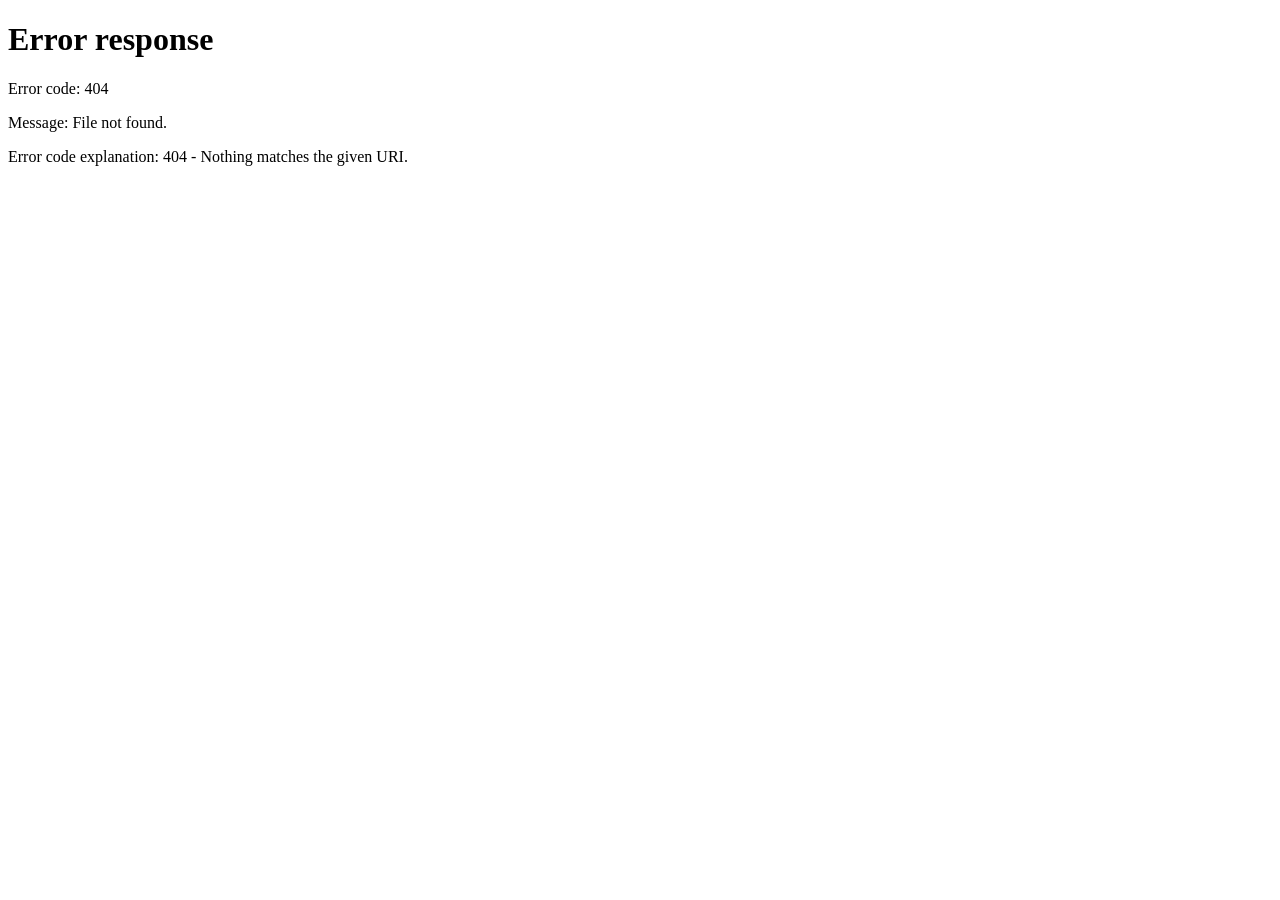
==== index.html @ 2be9ecd9 "Add files via upload" ====
<!doctype html>
<html lang="th">
<head>
  <meta charset="utf-8">
  <meta name="viewport" content="width=device-width, initial-scale=1">
  <meta http-equiv="refresh" content="0; url=./dashboard/">
  <title>Finance Dashboard</title>
</head>
<body>
  <a href="./dashboard/">Open Finance Dashboard</a>
</body>
</html>
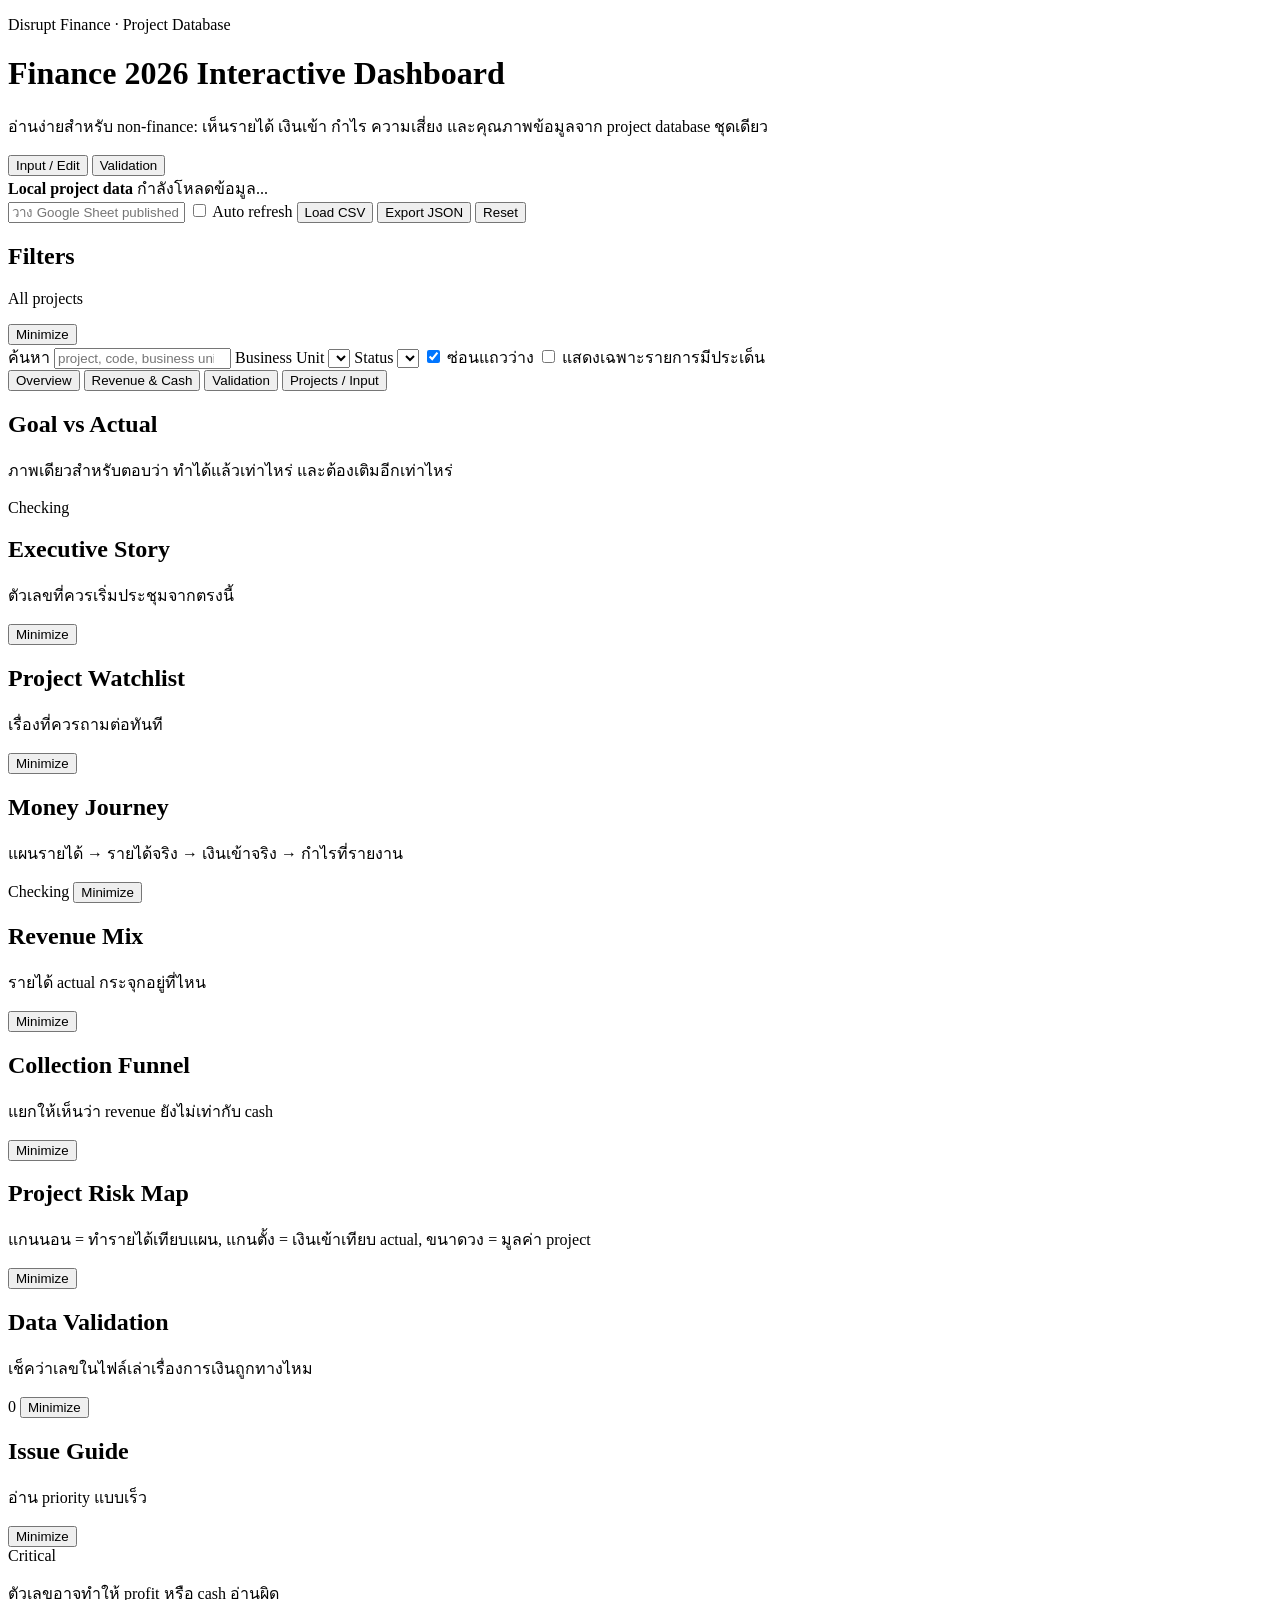
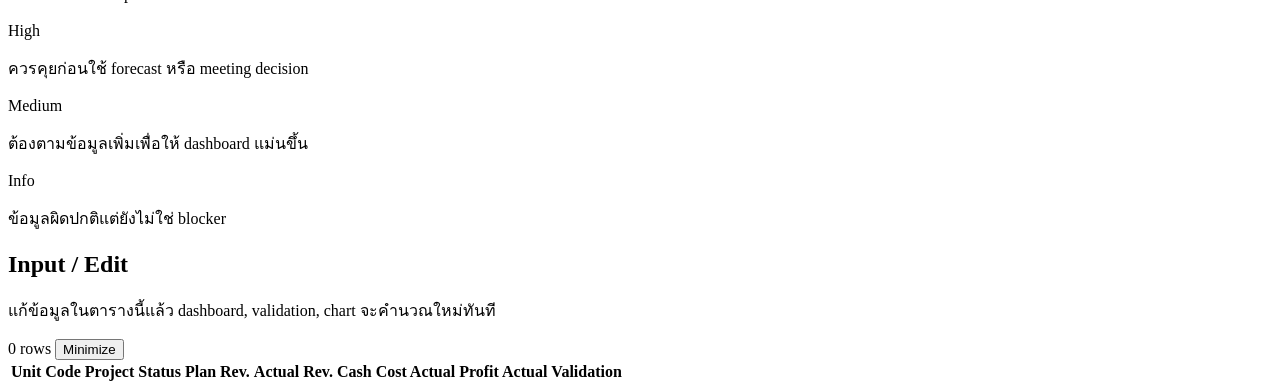
==== commit e2674faf: "Add files via upload" ====
--- a/index.html
+++ b/index.html
@@ -3,10 +3,259 @@
 <head>
   <meta charset="utf-8">
   <meta name="viewport" content="width=device-width, initial-scale=1">
-  <meta http-equiv="refresh" content="0; url=./dashboard/">
-  <title>Finance Dashboard</title>
+  <title>Finance 2026 Interactive Dashboard</title>
+  <link rel="stylesheet" href="./assets/styles.css?v=5">
 </head>
 <body>
-  <a href="./dashboard/">Open Finance Dashboard</a>
+  <main class="shell">
+    <header class="hero">
+      <div>
+        <p class="eyebrow">Disrupt Finance · Project Database</p>
+        <h1>Finance 2026 Interactive Dashboard</h1>
+        <p class="sub">อ่านง่ายสำหรับ non-finance: เห็นรายได้ เงินเข้า กำไร ความเสี่ยง และคุณภาพข้อมูลจาก project database ชุดเดียว</p>
+      </div>
+      <div class="hero-actions">
+        <button class="btn primary" id="jumpInput">Input / Edit</button>
+        <button class="btn" id="jumpValidation">Validation</button>
+      </div>
+    </header>
+
+    <section class="source-panel">
+      <div class="source-copy">
+        <strong id="sourceLabel">Local project data</strong>
+        <span id="lastUpdated">กำลังโหลดข้อมูล...</span>
+      </div>
+      <div class="source-controls">
+        <input id="sheetUrl" type="url" placeholder="วาง Google Sheet published CSV URL เพื่อ sync ข้อมูลจริง">
+        <label class="check">
+          <input id="autoRefresh" type="checkbox">
+          <span>Auto refresh</span>
+        </label>
+        <button class="btn" id="loadSheet">Load CSV</button>
+        <button class="btn" id="exportJson">Export JSON</button>
+        <button class="btn" id="resetData">Reset</button>
+      </div>
+    </section>
+
+    <section class="filter-shell" id="filterShell">
+      <div class="filter-head">
+        <div>
+          <h2>Filters</h2>
+          <p id="filterSummary">All projects</p>
+        </div>
+        <button class="icon-btn" id="toggleFilters" aria-expanded="true" aria-controls="filterBody">Minimize</button>
+      </div>
+      <div class="filters" id="filterBody">
+        <label>
+          <span>ค้นหา</span>
+          <input id="searchBox" type="search" placeholder="project, code, business unit">
+        </label>
+        <label>
+          <span>Business Unit</span>
+          <select id="unitFilter"></select>
+        </label>
+        <label>
+          <span>Status</span>
+          <select id="statusFilter"></select>
+        </label>
+        <label class="check">
+          <input id="hideEmpty" type="checkbox" checked>
+          <span>ซ่อนแถวว่าง</span>
+        </label>
+        <label class="check">
+          <input id="issueOnly" type="checkbox">
+          <span>แสดงเฉพาะรายการมีประเด็น</span>
+        </label>
+      </div>
+      <div class="filter-chips" id="filterChips"></div>
+    </section>
+
+    <nav class="tab-nav" aria-label="Dashboard sections">
+      <button class="tab-btn active" data-tab="overview">Overview</button>
+      <button class="tab-btn" data-tab="revenue">Revenue & Cash</button>
+      <button class="tab-btn" data-tab="validation">Validation</button>
+      <button class="tab-btn" data-tab="projects">Projects / Input</button>
+    </nav>
+
+    <section class="tab-panel active" data-panel="overview">
+      <section class="goal-focus panel">
+        <div class="panel-head">
+          <div>
+            <h2>Goal vs Actual</h2>
+            <p>ภาพเดียวสำหรับตอบว่า ทำได้แล้วเท่าไหร่ และต้องเติมอีกเท่าไหร่</p>
+          </div>
+          <span class="pill bad" id="goalGapBadge">Checking</span>
+        </div>
+        <div id="goalFocus"></div>
+      </section>
+      <section class="health-grid" id="healthGrid"></section>
+      <section class="two-col">
+        <article class="panel">
+          <div class="panel-head">
+            <div>
+              <h2>Executive Story</h2>
+              <p>ตัวเลขที่ควรเริ่มประชุมจากตรงนี้</p>
+            </div>
+            <button class="icon-btn collapse-btn" data-collapse-target="storyBody" aria-expanded="true">Minimize</button>
+          </div>
+          <div class="collapsible-content" id="storyBody">
+            <div id="storyCards" class="story-grid"></div>
+          </div>
+        </article>
+
+        <article class="panel">
+          <div class="panel-head">
+            <div>
+              <h2>Project Watchlist</h2>
+              <p>เรื่องที่ควรถามต่อทันที</p>
+            </div>
+            <button class="icon-btn collapse-btn" data-collapse-target="watchBody" aria-expanded="true">Minimize</button>
+          </div>
+          <div class="collapsible-content" id="watchBody">
+            <div id="watchCards" class="watch-list"></div>
+          </div>
+        </article>
+      </section>
+    </section>
+
+    <section class="tab-panel" data-panel="revenue">
+      <section class="visual-grid">
+        <article class="panel wide">
+          <div class="panel-head">
+            <div>
+              <h2>Money Journey</h2>
+              <p>แผนรายได้ → รายได้จริง → เงินเข้าจริง → กำไรที่รายงาน</p>
+            </div>
+            <div class="panel-actions">
+              <span class="pill" id="profitTrustBadge">Checking</span>
+              <button class="icon-btn collapse-btn" data-collapse-target="moneyBody" aria-expanded="true">Minimize</button>
+            </div>
+          </div>
+          <div class="collapsible-content" id="moneyBody">
+            <div id="waterfallChart" class="chart"></div>
+          </div>
+        </article>
+
+        <article class="panel">
+          <div class="panel-head">
+            <div>
+              <h2>Revenue Mix</h2>
+              <p>รายได้ actual กระจุกอยู่ที่ไหน</p>
+            </div>
+            <button class="icon-btn collapse-btn" data-collapse-target="mixBody" aria-expanded="true">Minimize</button>
+          </div>
+          <div class="collapsible-content" id="mixBody">
+            <div class="donut-wrap">
+              <div class="donut" id="mixDonut"><div id="mixCenter"></div></div>
+              <div id="mixLegend" class="legend-list"></div>
+            </div>
+          </div>
+        </article>
+
+        <article class="panel">
+          <div class="panel-head">
+            <div>
+              <h2>Collection Funnel</h2>
+              <p>แยกให้เห็นว่า revenue ยังไม่เท่ากับ cash</p>
+            </div>
+            <button class="icon-btn collapse-btn" data-collapse-target="funnelBody" aria-expanded="true">Minimize</button>
+          </div>
+          <div class="collapsible-content" id="funnelBody">
+            <div id="funnelChart" class="funnel"></div>
+          </div>
+        </article>
+
+        <article class="panel wide">
+          <div class="panel-head">
+            <div>
+              <h2>Project Risk Map</h2>
+              <p>แกนนอน = ทำรายได้เทียบแผน, แกนตั้ง = เงินเข้าเทียบ actual, ขนาดวง = มูลค่า project</p>
+            </div>
+            <button class="icon-btn collapse-btn" data-collapse-target="bubbleBody" aria-expanded="true">Minimize</button>
+          </div>
+          <div class="collapsible-content" id="bubbleBody">
+            <div id="bubbleChart" class="chart"></div>
+          </div>
+        </article>
+      </section>
+    </section>
+
+    <section class="tab-panel" data-panel="validation" id="validationSection">
+      <section class="two-col">
+        <article class="panel">
+          <div class="panel-head">
+            <div>
+              <h2>Data Validation</h2>
+              <p>เช็คว่าเลขในไฟล์เล่าเรื่องการเงินถูกทางไหม</p>
+            </div>
+            <div class="panel-actions">
+              <span class="score" id="qualityScore">0</span>
+              <button class="icon-btn collapse-btn" data-collapse-target="validationBody" aria-expanded="true">Minimize</button>
+            </div>
+          </div>
+          <div class="collapsible-content" id="validationBody">
+            <div id="validationSummary" class="validation-summary"></div>
+            <div id="validationProjectGroups" class="validation-groups"></div>
+          </div>
+        </article>
+
+        <article class="panel">
+          <div class="panel-head">
+            <div>
+              <h2>Issue Guide</h2>
+              <p>อ่าน priority แบบเร็ว</p>
+            </div>
+            <button class="icon-btn collapse-btn" data-collapse-target="guideBody" aria-expanded="true">Minimize</button>
+          </div>
+          <div class="collapsible-content" id="guideBody">
+            <div class="guide-list">
+              <div><span class="severity critical">Critical</span><p>ตัวเลขอาจทำให้ profit หรือ cash อ่านผิด</p></div>
+              <div><span class="severity high">High</span><p>ควรคุยก่อนใช้ forecast หรือ meeting decision</p></div>
+              <div><span class="severity medium">Medium</span><p>ต้องตามข้อมูลเพิ่มเพื่อให้ dashboard แม่นขึ้น</p></div>
+              <div><span class="severity info">Info</span><p>ข้อมูลผิดปกติแต่ยังไม่ใช่ blocker</p></div>
+            </div>
+          </div>
+        </article>
+      </section>
+    </section>
+
+    <section class="tab-panel" data-panel="projects" id="inputSection">
+      <section class="panel">
+        <div class="panel-head">
+          <div>
+            <h2>Input / Edit</h2>
+            <p>แก้ข้อมูลในตารางนี้แล้ว dashboard, validation, chart จะคำนวณใหม่ทันที</p>
+          </div>
+          <div class="panel-actions">
+            <span class="pill" id="visibleCount">0 rows</span>
+            <button class="icon-btn collapse-btn" data-collapse-target="inputBody" aria-expanded="true">Minimize</button>
+          </div>
+        </div>
+        <div class="collapsible-content" id="inputBody">
+          <div class="table-wrap">
+            <table class="input-table">
+              <thead>
+                <tr>
+                  <th>Unit</th>
+                  <th>Code</th>
+                  <th>Project</th>
+                  <th>Status</th>
+                  <th>Plan Rev.</th>
+                  <th>Actual Rev.</th>
+                  <th>Cash</th>
+                  <th>Cost Actual</th>
+                  <th>Profit Actual</th>
+                  <th>Validation</th>
+                </tr>
+              </thead>
+              <tbody id="inputRows"></tbody>
+            </table>
+          </div>
+        </div>
+      </section>
+    </section>
+  </main>
+
+  <script src="./assets/app.js?v=5"></script>
 </body>
 </html>
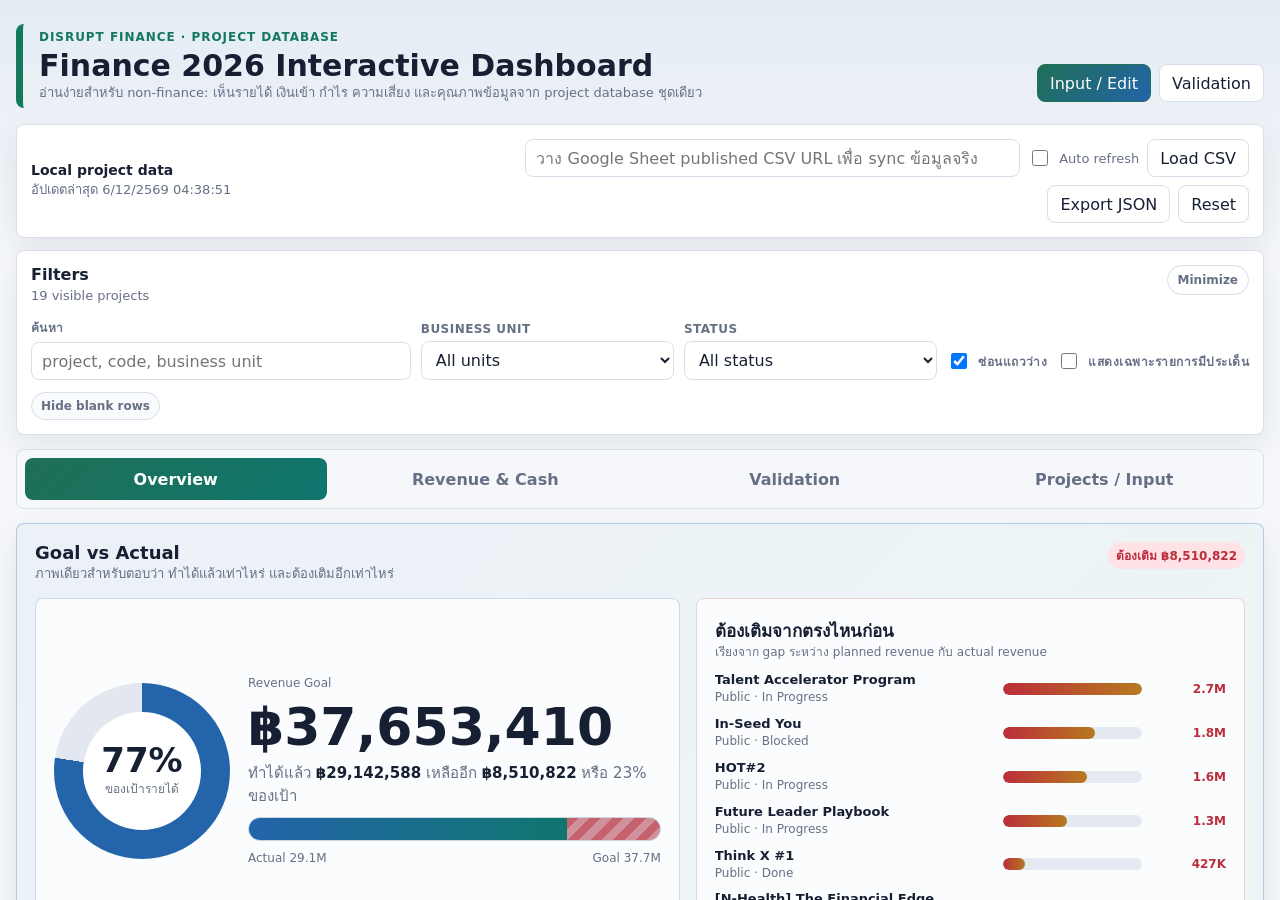
==== commit 2385b532: "Add files via upload" ====
--- a/index.html
+++ b/index.html
@@ -3,259 +3,10 @@
 <head>
   <meta charset="utf-8">
   <meta name="viewport" content="width=device-width, initial-scale=1">
-  <title>Finance 2026 Interactive Dashboard</title>
-  <link rel="stylesheet" href="./assets/styles.css?v=5">
+  <meta http-equiv="refresh" content="0; url=./dashboard/">
+  <title>Finance Dashboard</title>
 </head>
 <body>
-  <main class="shell">
-    <header class="hero">
-      <div>
-        <p class="eyebrow">Disrupt Finance · Project Database</p>
-        <h1>Finance 2026 Interactive Dashboard</h1>
-        <p class="sub">อ่านง่ายสำหรับ non-finance: เห็นรายได้ เงินเข้า กำไร ความเสี่ยง และคุณภาพข้อมูลจาก project database ชุดเดียว</p>
-      </div>
-      <div class="hero-actions">
-        <button class="btn primary" id="jumpInput">Input / Edit</button>
-        <button class="btn" id="jumpValidation">Validation</button>
-      </div>
-    </header>
-
-    <section class="source-panel">
-      <div class="source-copy">
-        <strong id="sourceLabel">Local project data</strong>
-        <span id="lastUpdated">กำลังโหลดข้อมูล...</span>
-      </div>
-      <div class="source-controls">
-        <input id="sheetUrl" type="url" placeholder="วาง Google Sheet published CSV URL เพื่อ sync ข้อมูลจริง">
-        <label class="check">
-          <input id="autoRefresh" type="checkbox">
-          <span>Auto refresh</span>
-        </label>
-        <button class="btn" id="loadSheet">Load CSV</button>
-        <button class="btn" id="exportJson">Export JSON</button>
-        <button class="btn" id="resetData">Reset</button>
-      </div>
-    </section>
-
-    <section class="filter-shell" id="filterShell">
-      <div class="filter-head">
-        <div>
-          <h2>Filters</h2>
-          <p id="filterSummary">All projects</p>
-        </div>
-        <button class="icon-btn" id="toggleFilters" aria-expanded="true" aria-controls="filterBody">Minimize</button>
-      </div>
-      <div class="filters" id="filterBody">
-        <label>
-          <span>ค้นหา</span>
-          <input id="searchBox" type="search" placeholder="project, code, business unit">
-        </label>
-        <label>
-          <span>Business Unit</span>
-          <select id="unitFilter"></select>
-        </label>
-        <label>
-          <span>Status</span>
-          <select id="statusFilter"></select>
-        </label>
-        <label class="check">
-          <input id="hideEmpty" type="checkbox" checked>
-          <span>ซ่อนแถวว่าง</span>
-        </label>
-        <label class="check">
-          <input id="issueOnly" type="checkbox">
-          <span>แสดงเฉพาะรายการมีประเด็น</span>
-        </label>
-      </div>
-      <div class="filter-chips" id="filterChips"></div>
-    </section>
-
-    <nav class="tab-nav" aria-label="Dashboard sections">
-      <button class="tab-btn active" data-tab="overview">Overview</button>
-      <button class="tab-btn" data-tab="revenue">Revenue & Cash</button>
-      <button class="tab-btn" data-tab="validation">Validation</button>
-      <button class="tab-btn" data-tab="projects">Projects / Input</button>
-    </nav>
-
-    <section class="tab-panel active" data-panel="overview">
-      <section class="goal-focus panel">
-        <div class="panel-head">
-          <div>
-            <h2>Goal vs Actual</h2>
-            <p>ภาพเดียวสำหรับตอบว่า ทำได้แล้วเท่าไหร่ และต้องเติมอีกเท่าไหร่</p>
-          </div>
-          <span class="pill bad" id="goalGapBadge">Checking</span>
-        </div>
-        <div id="goalFocus"></div>
-      </section>
-      <section class="health-grid" id="healthGrid"></section>
-      <section class="two-col">
-        <article class="panel">
-          <div class="panel-head">
-            <div>
-              <h2>Executive Story</h2>
-              <p>ตัวเลขที่ควรเริ่มประชุมจากตรงนี้</p>
-            </div>
-            <button class="icon-btn collapse-btn" data-collapse-target="storyBody" aria-expanded="true">Minimize</button>
-          </div>
-          <div class="collapsible-content" id="storyBody">
-            <div id="storyCards" class="story-grid"></div>
-          </div>
-        </article>
-
-        <article class="panel">
-          <div class="panel-head">
-            <div>
-              <h2>Project Watchlist</h2>
-              <p>เรื่องที่ควรถามต่อทันที</p>
-            </div>
-            <button class="icon-btn collapse-btn" data-collapse-target="watchBody" aria-expanded="true">Minimize</button>
-          </div>
-          <div class="collapsible-content" id="watchBody">
-            <div id="watchCards" class="watch-list"></div>
-          </div>
-        </article>
-      </section>
-    </section>
-
-    <section class="tab-panel" data-panel="revenue">
-      <section class="visual-grid">
-        <article class="panel wide">
-          <div class="panel-head">
-            <div>
-              <h2>Money Journey</h2>
-              <p>แผนรายได้ → รายได้จริง → เงินเข้าจริง → กำไรที่รายงาน</p>
-            </div>
-            <div class="panel-actions">
-              <span class="pill" id="profitTrustBadge">Checking</span>
-              <button class="icon-btn collapse-btn" data-collapse-target="moneyBody" aria-expanded="true">Minimize</button>
-            </div>
-          </div>
-          <div class="collapsible-content" id="moneyBody">
-            <div id="waterfallChart" class="chart"></div>
-          </div>
-        </article>
-
-        <article class="panel">
-          <div class="panel-head">
-            <div>
-              <h2>Revenue Mix</h2>
-              <p>รายได้ actual กระจุกอยู่ที่ไหน</p>
-            </div>
-            <button class="icon-btn collapse-btn" data-collapse-target="mixBody" aria-expanded="true">Minimize</button>
-          </div>
-          <div class="collapsible-content" id="mixBody">
-            <div class="donut-wrap">
-              <div class="donut" id="mixDonut"><div id="mixCenter"></div></div>
-              <div id="mixLegend" class="legend-list"></div>
-            </div>
-          </div>
-        </article>
-
-        <article class="panel">
-          <div class="panel-head">
-            <div>
-              <h2>Collection Funnel</h2>
-              <p>แยกให้เห็นว่า revenue ยังไม่เท่ากับ cash</p>
-            </div>
-            <button class="icon-btn collapse-btn" data-collapse-target="funnelBody" aria-expanded="true">Minimize</button>
-          </div>
-          <div class="collapsible-content" id="funnelBody">
-            <div id="funnelChart" class="funnel"></div>
-          </div>
-        </article>
-
-        <article class="panel wide">
-          <div class="panel-head">
-            <div>
-              <h2>Project Risk Map</h2>
-              <p>แกนนอน = ทำรายได้เทียบแผน, แกนตั้ง = เงินเข้าเทียบ actual, ขนาดวง = มูลค่า project</p>
-            </div>
-            <button class="icon-btn collapse-btn" data-collapse-target="bubbleBody" aria-expanded="true">Minimize</button>
-          </div>
-          <div class="collapsible-content" id="bubbleBody">
-            <div id="bubbleChart" class="chart"></div>
-          </div>
-        </article>
-      </section>
-    </section>
-
-    <section class="tab-panel" data-panel="validation" id="validationSection">
-      <section class="two-col">
-        <article class="panel">
-          <div class="panel-head">
-            <div>
-              <h2>Data Validation</h2>
-              <p>เช็คว่าเลขในไฟล์เล่าเรื่องการเงินถูกทางไหม</p>
-            </div>
-            <div class="panel-actions">
-              <span class="score" id="qualityScore">0</span>
-              <button class="icon-btn collapse-btn" data-collapse-target="validationBody" aria-expanded="true">Minimize</button>
-            </div>
-          </div>
-          <div class="collapsible-content" id="validationBody">
-            <div id="validationSummary" class="validation-summary"></div>
-            <div id="validationProjectGroups" class="validation-groups"></div>
-          </div>
-        </article>
-
-        <article class="panel">
-          <div class="panel-head">
-            <div>
-              <h2>Issue Guide</h2>
-              <p>อ่าน priority แบบเร็ว</p>
-            </div>
-            <button class="icon-btn collapse-btn" data-collapse-target="guideBody" aria-expanded="true">Minimize</button>
-          </div>
-          <div class="collapsible-content" id="guideBody">
-            <div class="guide-list">
-              <div><span class="severity critical">Critical</span><p>ตัวเลขอาจทำให้ profit หรือ cash อ่านผิด</p></div>
-              <div><span class="severity high">High</span><p>ควรคุยก่อนใช้ forecast หรือ meeting decision</p></div>
-              <div><span class="severity medium">Medium</span><p>ต้องตามข้อมูลเพิ่มเพื่อให้ dashboard แม่นขึ้น</p></div>
-              <div><span class="severity info">Info</span><p>ข้อมูลผิดปกติแต่ยังไม่ใช่ blocker</p></div>
-            </div>
-          </div>
-        </article>
-      </section>
-    </section>
-
-    <section class="tab-panel" data-panel="projects" id="inputSection">
-      <section class="panel">
-        <div class="panel-head">
-          <div>
-            <h2>Input / Edit</h2>
-            <p>แก้ข้อมูลในตารางนี้แล้ว dashboard, validation, chart จะคำนวณใหม่ทันที</p>
-          </div>
-          <div class="panel-actions">
-            <span class="pill" id="visibleCount">0 rows</span>
-            <button class="icon-btn collapse-btn" data-collapse-target="inputBody" aria-expanded="true">Minimize</button>
-          </div>
-        </div>
-        <div class="collapsible-content" id="inputBody">
-          <div class="table-wrap">
-            <table class="input-table">
-              <thead>
-                <tr>
-                  <th>Unit</th>
-                  <th>Code</th>
-                  <th>Project</th>
-                  <th>Status</th>
-                  <th>Plan Rev.</th>
-                  <th>Actual Rev.</th>
-                  <th>Cash</th>
-                  <th>Cost Actual</th>
-                  <th>Profit Actual</th>
-                  <th>Validation</th>
-                </tr>
-              </thead>
-              <tbody id="inputRows"></tbody>
-            </table>
-          </div>
-        </div>
-      </section>
-    </section>
-  </main>
-
-  <script src="./assets/app.js?v=5"></script>
+  <a href="./dashboard/">Open Finance Dashboard</a>
 </body>
 </html>
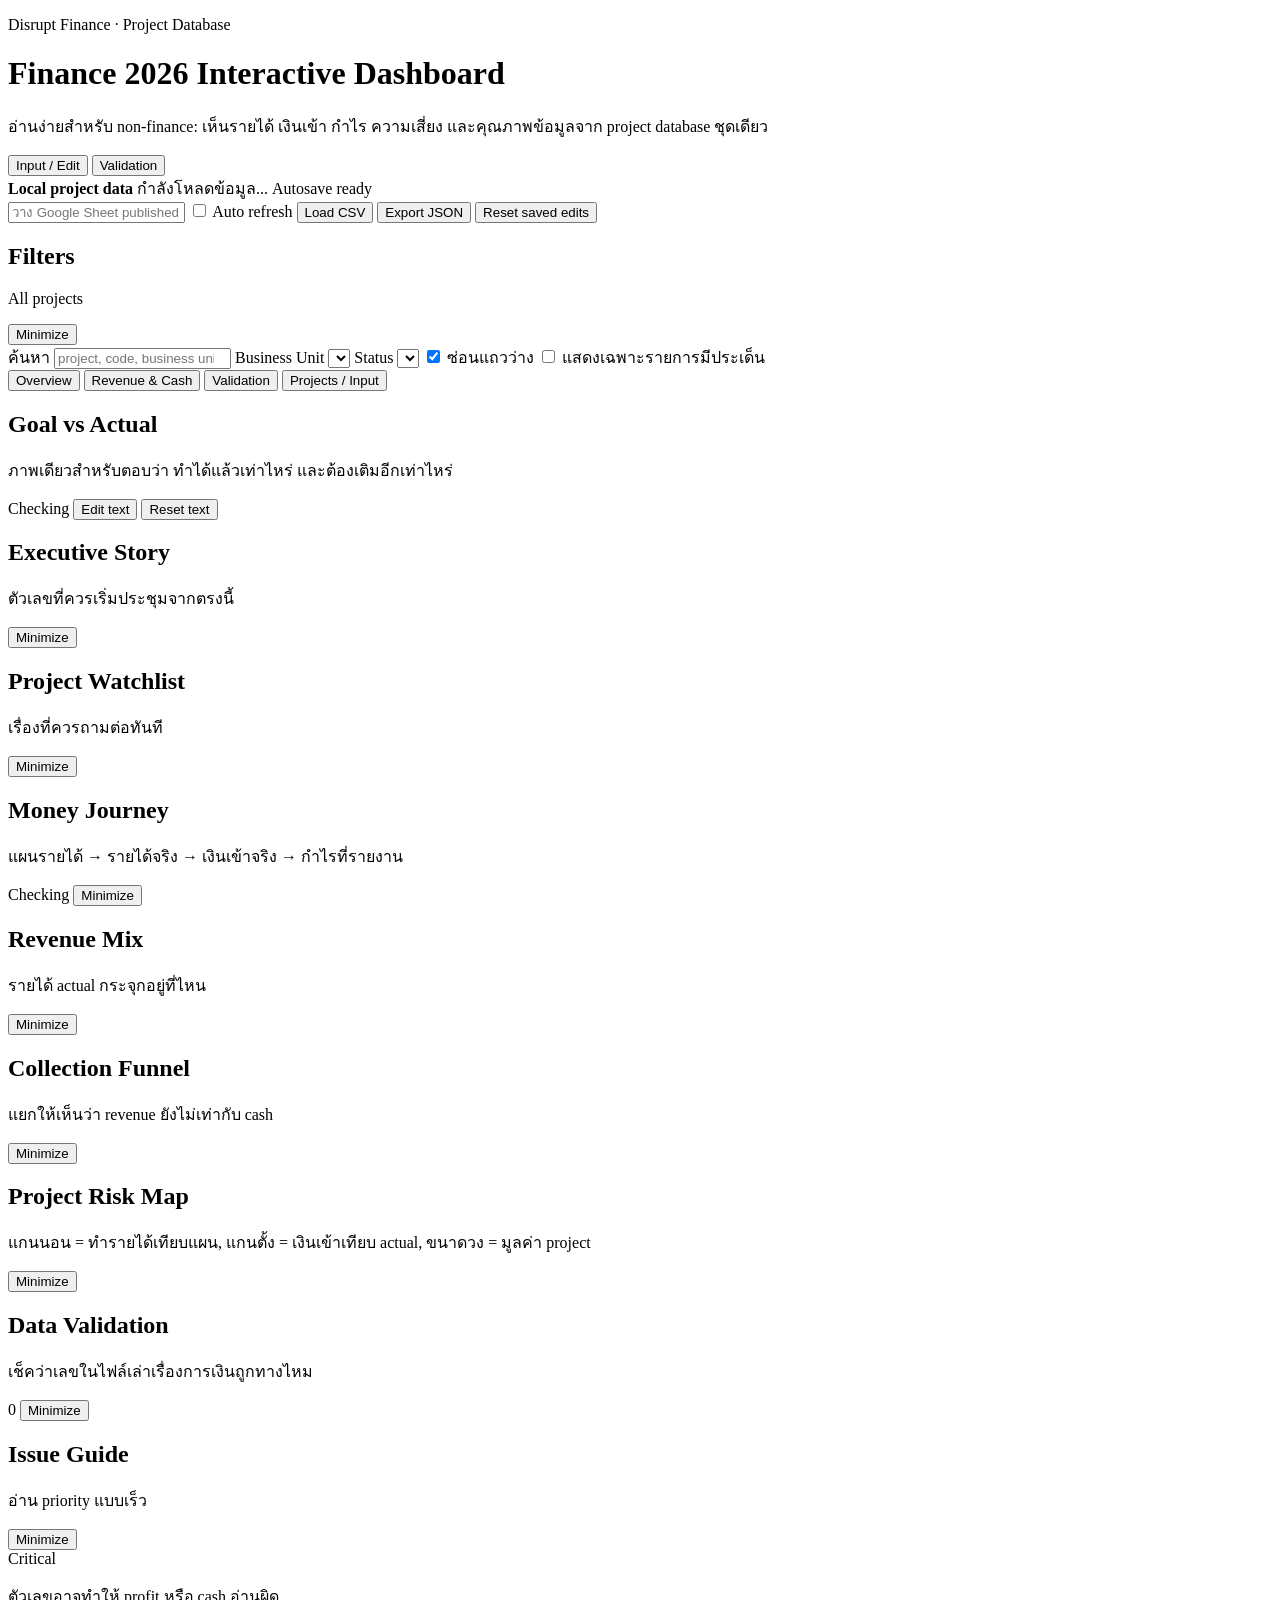
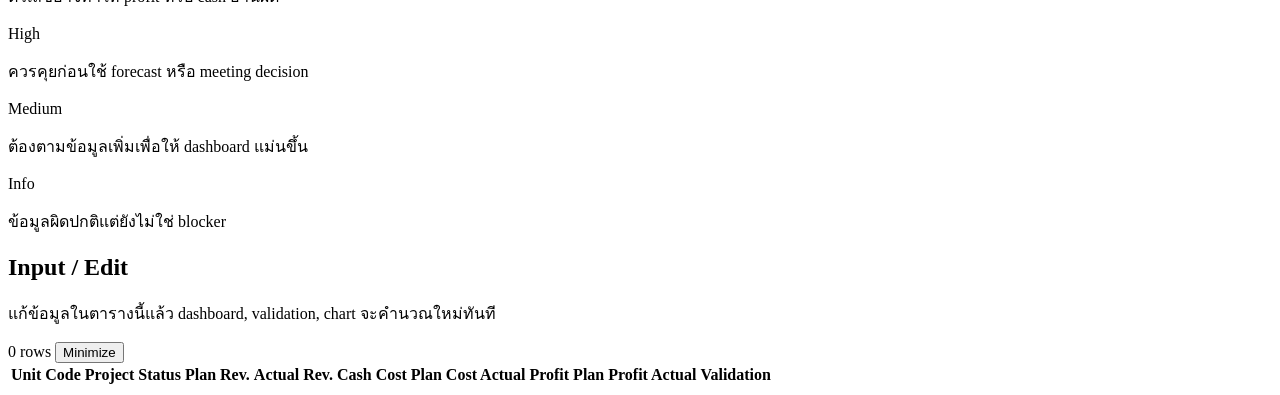
==== commit 73408ace: "Add files via upload" ====
--- a/index.html
+++ b/index.html
@@ -3,10 +3,266 @@
 <head>
   <meta charset="utf-8">
   <meta name="viewport" content="width=device-width, initial-scale=1">
-  <meta http-equiv="refresh" content="0; url=./dashboard/">
-  <title>Finance Dashboard</title>
+  <title>Finance 2026 Interactive Dashboard</title>
+  <link rel="stylesheet" href="./assets/styles.css?v=8">
 </head>
 <body>
-  <a href="./dashboard/">Open Finance Dashboard</a>
+  <main class="shell">
+    <header class="hero">
+      <div>
+        <p class="eyebrow">Disrupt Finance · Project Database</p>
+        <h1>Finance 2026 Interactive Dashboard</h1>
+        <p class="sub">อ่านง่ายสำหรับ non-finance: เห็นรายได้ เงินเข้า กำไร ความเสี่ยง และคุณภาพข้อมูลจาก project database ชุดเดียว</p>
+      </div>
+      <div class="hero-actions">
+        <button class="btn primary" id="jumpInput">Input / Edit</button>
+        <button class="btn" id="jumpValidation">Validation</button>
+      </div>
+    </header>
+
+    <section class="source-panel">
+      <div class="source-copy">
+        <strong id="sourceLabel">Local project data</strong>
+        <span id="lastUpdated">กำลังโหลดข้อมูล...</span>
+        <span id="saveStatus">Autosave ready</span>
+      </div>
+      <div class="source-controls">
+        <input id="sheetUrl" type="url" placeholder="วาง Google Sheet published CSV URL เพื่อ sync ข้อมูลจริง">
+        <label class="check">
+          <input id="autoRefresh" type="checkbox">
+          <span>Auto refresh</span>
+        </label>
+        <button class="btn" id="loadSheet">Load CSV</button>
+        <button class="btn" id="exportJson">Export JSON</button>
+        <button class="btn" id="resetData">Reset saved edits</button>
+      </div>
+    </section>
+
+    <section class="filter-shell" id="filterShell">
+      <div class="filter-head">
+        <div>
+          <h2>Filters</h2>
+          <p id="filterSummary">All projects</p>
+        </div>
+        <button class="icon-btn" id="toggleFilters" aria-expanded="true" aria-controls="filterBody">Minimize</button>
+      </div>
+      <div class="filters" id="filterBody">
+        <label>
+          <span>ค้นหา</span>
+          <input id="searchBox" type="search" placeholder="project, code, business unit">
+        </label>
+        <label>
+          <span>Business Unit</span>
+          <select id="unitFilter"></select>
+        </label>
+        <label>
+          <span>Status</span>
+          <select id="statusFilter"></select>
+        </label>
+        <label class="check">
+          <input id="hideEmpty" type="checkbox" checked>
+          <span>ซ่อนแถวว่าง</span>
+        </label>
+        <label class="check">
+          <input id="issueOnly" type="checkbox">
+          <span>แสดงเฉพาะรายการมีประเด็น</span>
+        </label>
+      </div>
+      <div class="filter-chips" id="filterChips"></div>
+    </section>
+
+    <nav class="tab-nav" aria-label="Dashboard sections">
+      <button class="tab-btn active" data-tab="overview">Overview</button>
+      <button class="tab-btn" data-tab="revenue">Revenue & Cash</button>
+      <button class="tab-btn" data-tab="validation">Validation</button>
+      <button class="tab-btn" data-tab="projects">Projects / Input</button>
+    </nav>
+
+    <section class="tab-panel active" data-panel="overview">
+      <section class="goal-focus panel">
+        <div class="panel-head">
+          <div>
+            <h2 class="editable-text" data-text-key="goal.title">Goal vs Actual</h2>
+            <p class="editable-text" data-text-key="goal.subtitle">ภาพเดียวสำหรับตอบว่า ทำได้แล้วเท่าไหร่ และต้องเติมอีกเท่าไหร่</p>
+          </div>
+          <div class="panel-actions">
+            <span class="pill bad" id="goalGapBadge">Checking</span>
+            <button class="icon-btn" id="toggleTextEdit">Edit text</button>
+            <button class="icon-btn" id="resetGoalText">Reset text</button>
+          </div>
+        </div>
+        <div id="goalFocus"></div>
+      </section>
+      <section class="health-grid" id="healthGrid"></section>
+      <section class="two-col">
+        <article class="panel">
+          <div class="panel-head">
+            <div>
+              <h2>Executive Story</h2>
+              <p>ตัวเลขที่ควรเริ่มประชุมจากตรงนี้</p>
+            </div>
+            <button class="icon-btn collapse-btn" data-collapse-target="storyBody" aria-expanded="true">Minimize</button>
+          </div>
+          <div class="collapsible-content" id="storyBody">
+            <div id="storyCards" class="story-grid"></div>
+          </div>
+        </article>
+
+        <article class="panel">
+          <div class="panel-head">
+            <div>
+              <h2>Project Watchlist</h2>
+              <p>เรื่องที่ควรถามต่อทันที</p>
+            </div>
+            <button class="icon-btn collapse-btn" data-collapse-target="watchBody" aria-expanded="true">Minimize</button>
+          </div>
+          <div class="collapsible-content" id="watchBody">
+            <div id="watchCards" class="watch-list"></div>
+          </div>
+        </article>
+      </section>
+    </section>
+
+    <section class="tab-panel" data-panel="revenue">
+      <section class="visual-grid">
+        <article class="panel wide">
+          <div class="panel-head">
+            <div>
+              <h2>Money Journey</h2>
+              <p>แผนรายได้ → รายได้จริง → เงินเข้าจริง → กำไรที่รายงาน</p>
+            </div>
+            <div class="panel-actions">
+              <span class="pill" id="profitTrustBadge">Checking</span>
+              <button class="icon-btn collapse-btn" data-collapse-target="moneyBody" aria-expanded="true">Minimize</button>
+            </div>
+          </div>
+          <div class="collapsible-content" id="moneyBody">
+            <div id="waterfallChart" class="chart"></div>
+          </div>
+        </article>
+
+        <article class="panel">
+          <div class="panel-head">
+            <div>
+              <h2>Revenue Mix</h2>
+              <p>รายได้ actual กระจุกอยู่ที่ไหน</p>
+            </div>
+            <button class="icon-btn collapse-btn" data-collapse-target="mixBody" aria-expanded="true">Minimize</button>
+          </div>
+          <div class="collapsible-content" id="mixBody">
+            <div class="donut-wrap">
+              <div class="donut" id="mixDonut"><div id="mixCenter"></div></div>
+              <div id="mixLegend" class="legend-list"></div>
+            </div>
+          </div>
+        </article>
+
+        <article class="panel">
+          <div class="panel-head">
+            <div>
+              <h2>Collection Funnel</h2>
+              <p>แยกให้เห็นว่า revenue ยังไม่เท่ากับ cash</p>
+            </div>
+            <button class="icon-btn collapse-btn" data-collapse-target="funnelBody" aria-expanded="true">Minimize</button>
+          </div>
+          <div class="collapsible-content" id="funnelBody">
+            <div id="funnelChart" class="funnel"></div>
+          </div>
+        </article>
+
+        <article class="panel wide">
+          <div class="panel-head">
+            <div>
+              <h2>Project Risk Map</h2>
+              <p>แกนนอน = ทำรายได้เทียบแผน, แกนตั้ง = เงินเข้าเทียบ actual, ขนาดวง = มูลค่า project</p>
+            </div>
+            <button class="icon-btn collapse-btn" data-collapse-target="bubbleBody" aria-expanded="true">Minimize</button>
+          </div>
+          <div class="collapsible-content" id="bubbleBody">
+            <div id="bubbleChart" class="chart"></div>
+          </div>
+        </article>
+      </section>
+    </section>
+
+    <section class="tab-panel" data-panel="validation" id="validationSection">
+      <section class="two-col">
+        <article class="panel">
+          <div class="panel-head">
+            <div>
+              <h2>Data Validation</h2>
+              <p>เช็คว่าเลขในไฟล์เล่าเรื่องการเงินถูกทางไหม</p>
+            </div>
+            <div class="panel-actions">
+              <span class="score" id="qualityScore">0</span>
+              <button class="icon-btn collapse-btn" data-collapse-target="validationBody" aria-expanded="true">Minimize</button>
+            </div>
+          </div>
+          <div class="collapsible-content" id="validationBody">
+            <div id="validationSummary" class="validation-summary"></div>
+            <div id="validationProjectGroups" class="validation-groups"></div>
+          </div>
+        </article>
+
+        <article class="panel">
+          <div class="panel-head">
+            <div>
+              <h2>Issue Guide</h2>
+              <p>อ่าน priority แบบเร็ว</p>
+            </div>
+            <button class="icon-btn collapse-btn" data-collapse-target="guideBody" aria-expanded="true">Minimize</button>
+          </div>
+          <div class="collapsible-content" id="guideBody">
+            <div class="guide-list">
+              <div><span class="severity critical">Critical</span><p>ตัวเลขอาจทำให้ profit หรือ cash อ่านผิด</p></div>
+              <div><span class="severity high">High</span><p>ควรคุยก่อนใช้ forecast หรือ meeting decision</p></div>
+              <div><span class="severity medium">Medium</span><p>ต้องตามข้อมูลเพิ่มเพื่อให้ dashboard แม่นขึ้น</p></div>
+              <div><span class="severity info">Info</span><p>ข้อมูลผิดปกติแต่ยังไม่ใช่ blocker</p></div>
+            </div>
+          </div>
+        </article>
+      </section>
+    </section>
+
+    <section class="tab-panel" data-panel="projects" id="inputSection">
+      <section class="panel">
+        <div class="panel-head">
+          <div>
+            <h2>Input / Edit</h2>
+            <p>แก้ข้อมูลในตารางนี้แล้ว dashboard, validation, chart จะคำนวณใหม่ทันที</p>
+          </div>
+          <div class="panel-actions">
+            <span class="pill" id="visibleCount">0 rows</span>
+            <button class="icon-btn collapse-btn" data-collapse-target="inputBody" aria-expanded="true">Minimize</button>
+          </div>
+        </div>
+        <div class="collapsible-content" id="inputBody">
+          <div class="table-wrap">
+            <table class="input-table">
+              <thead>
+                <tr>
+                  <th>Unit</th>
+                  <th>Code</th>
+                  <th>Project</th>
+                  <th>Status</th>
+                  <th>Plan Rev.</th>
+                  <th>Actual Rev.</th>
+                  <th>Cash</th>
+                  <th>Cost Plan</th>
+                  <th>Cost Actual</th>
+                  <th>Profit Plan</th>
+                  <th>Profit Actual</th>
+                  <th>Validation</th>
+                </tr>
+              </thead>
+              <tbody id="inputRows"></tbody>
+            </table>
+          </div>
+        </div>
+      </section>
+    </section>
+  </main>
+
+  <script src="./assets/app.js?v=8"></script>
 </body>
 </html>
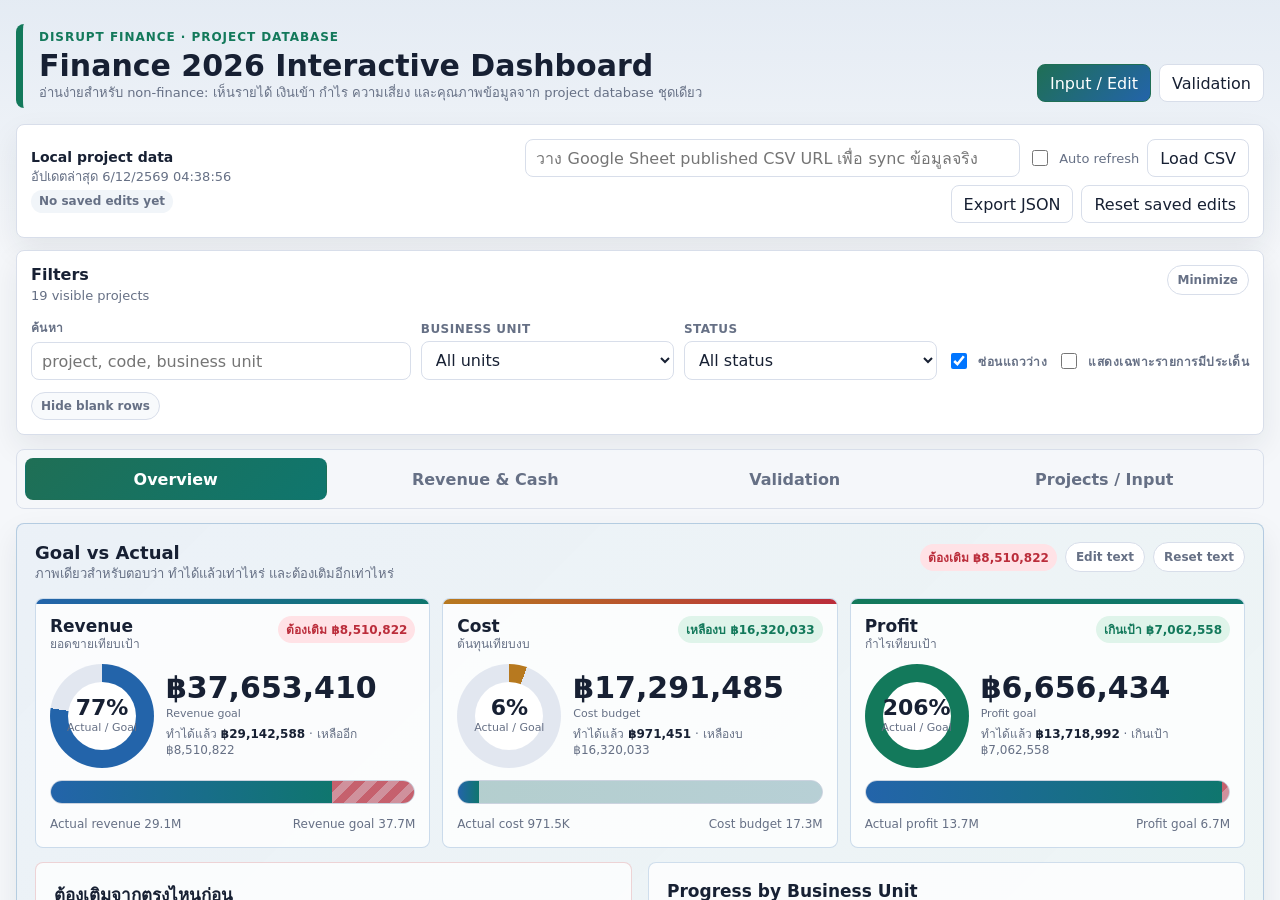
==== commit 1bb95b49: "Add files via upload" ====
--- a/index.html
+++ b/index.html
@@ -3,266 +3,10 @@
 <head>
   <meta charset="utf-8">
   <meta name="viewport" content="width=device-width, initial-scale=1">
-  <title>Finance 2026 Interactive Dashboard</title>
-  <link rel="stylesheet" href="./assets/styles.css?v=8">
+  <meta http-equiv="refresh" content="0; url=./dashboard/">
+  <title>Finance Dashboard</title>
 </head>
 <body>
-  <main class="shell">
-    <header class="hero">
-      <div>
-        <p class="eyebrow">Disrupt Finance · Project Database</p>
-        <h1>Finance 2026 Interactive Dashboard</h1>
-        <p class="sub">อ่านง่ายสำหรับ non-finance: เห็นรายได้ เงินเข้า กำไร ความเสี่ยง และคุณภาพข้อมูลจาก project database ชุดเดียว</p>
-      </div>
-      <div class="hero-actions">
-        <button class="btn primary" id="jumpInput">Input / Edit</button>
-        <button class="btn" id="jumpValidation">Validation</button>
-      </div>
-    </header>
-
-    <section class="source-panel">
-      <div class="source-copy">
-        <strong id="sourceLabel">Local project data</strong>
-        <span id="lastUpdated">กำลังโหลดข้อมูล...</span>
-        <span id="saveStatus">Autosave ready</span>
-      </div>
-      <div class="source-controls">
-        <input id="sheetUrl" type="url" placeholder="วาง Google Sheet published CSV URL เพื่อ sync ข้อมูลจริง">
-        <label class="check">
-          <input id="autoRefresh" type="checkbox">
-          <span>Auto refresh</span>
-        </label>
-        <button class="btn" id="loadSheet">Load CSV</button>
-        <button class="btn" id="exportJson">Export JSON</button>
-        <button class="btn" id="resetData">Reset saved edits</button>
-      </div>
-    </section>
-
-    <section class="filter-shell" id="filterShell">
-      <div class="filter-head">
-        <div>
-          <h2>Filters</h2>
-          <p id="filterSummary">All projects</p>
-        </div>
-        <button class="icon-btn" id="toggleFilters" aria-expanded="true" aria-controls="filterBody">Minimize</button>
-      </div>
-      <div class="filters" id="filterBody">
-        <label>
-          <span>ค้นหา</span>
-          <input id="searchBox" type="search" placeholder="project, code, business unit">
-        </label>
-        <label>
-          <span>Business Unit</span>
-          <select id="unitFilter"></select>
-        </label>
-        <label>
-          <span>Status</span>
-          <select id="statusFilter"></select>
-        </label>
-        <label class="check">
-          <input id="hideEmpty" type="checkbox" checked>
-          <span>ซ่อนแถวว่าง</span>
-        </label>
-        <label class="check">
-          <input id="issueOnly" type="checkbox">
-          <span>แสดงเฉพาะรายการมีประเด็น</span>
-        </label>
-      </div>
-      <div class="filter-chips" id="filterChips"></div>
-    </section>
-
-    <nav class="tab-nav" aria-label="Dashboard sections">
-      <button class="tab-btn active" data-tab="overview">Overview</button>
-      <button class="tab-btn" data-tab="revenue">Revenue & Cash</button>
-      <button class="tab-btn" data-tab="validation">Validation</button>
-      <button class="tab-btn" data-tab="projects">Projects / Input</button>
-    </nav>
-
-    <section class="tab-panel active" data-panel="overview">
-      <section class="goal-focus panel">
-        <div class="panel-head">
-          <div>
-            <h2 class="editable-text" data-text-key="goal.title">Goal vs Actual</h2>
-            <p class="editable-text" data-text-key="goal.subtitle">ภาพเดียวสำหรับตอบว่า ทำได้แล้วเท่าไหร่ และต้องเติมอีกเท่าไหร่</p>
-          </div>
-          <div class="panel-actions">
-            <span class="pill bad" id="goalGapBadge">Checking</span>
-            <button class="icon-btn" id="toggleTextEdit">Edit text</button>
-            <button class="icon-btn" id="resetGoalText">Reset text</button>
-          </div>
-        </div>
-        <div id="goalFocus"></div>
-      </section>
-      <section class="health-grid" id="healthGrid"></section>
-      <section class="two-col">
-        <article class="panel">
-          <div class="panel-head">
-            <div>
-              <h2>Executive Story</h2>
-              <p>ตัวเลขที่ควรเริ่มประชุมจากตรงนี้</p>
-            </div>
-            <button class="icon-btn collapse-btn" data-collapse-target="storyBody" aria-expanded="true">Minimize</button>
-          </div>
-          <div class="collapsible-content" id="storyBody">
-            <div id="storyCards" class="story-grid"></div>
-          </div>
-        </article>
-
-        <article class="panel">
-          <div class="panel-head">
-            <div>
-              <h2>Project Watchlist</h2>
-              <p>เรื่องที่ควรถามต่อทันที</p>
-            </div>
-            <button class="icon-btn collapse-btn" data-collapse-target="watchBody" aria-expanded="true">Minimize</button>
-          </div>
-          <div class="collapsible-content" id="watchBody">
-            <div id="watchCards" class="watch-list"></div>
-          </div>
-        </article>
-      </section>
-    </section>
-
-    <section class="tab-panel" data-panel="revenue">
-      <section class="visual-grid">
-        <article class="panel wide">
-          <div class="panel-head">
-            <div>
-              <h2>Money Journey</h2>
-              <p>แผนรายได้ → รายได้จริง → เงินเข้าจริง → กำไรที่รายงาน</p>
-            </div>
-            <div class="panel-actions">
-              <span class="pill" id="profitTrustBadge">Checking</span>
-              <button class="icon-btn collapse-btn" data-collapse-target="moneyBody" aria-expanded="true">Minimize</button>
-            </div>
-          </div>
-          <div class="collapsible-content" id="moneyBody">
-            <div id="waterfallChart" class="chart"></div>
-          </div>
-        </article>
-
-        <article class="panel">
-          <div class="panel-head">
-            <div>
-              <h2>Revenue Mix</h2>
-              <p>รายได้ actual กระจุกอยู่ที่ไหน</p>
-            </div>
-            <button class="icon-btn collapse-btn" data-collapse-target="mixBody" aria-expanded="true">Minimize</button>
-          </div>
-          <div class="collapsible-content" id="mixBody">
-            <div class="donut-wrap">
-              <div class="donut" id="mixDonut"><div id="mixCenter"></div></div>
-              <div id="mixLegend" class="legend-list"></div>
-            </div>
-          </div>
-        </article>
-
-        <article class="panel">
-          <div class="panel-head">
-            <div>
-              <h2>Collection Funnel</h2>
-              <p>แยกให้เห็นว่า revenue ยังไม่เท่ากับ cash</p>
-            </div>
-            <button class="icon-btn collapse-btn" data-collapse-target="funnelBody" aria-expanded="true">Minimize</button>
-          </div>
-          <div class="collapsible-content" id="funnelBody">
-            <div id="funnelChart" class="funnel"></div>
-          </div>
-        </article>
-
-        <article class="panel wide">
-          <div class="panel-head">
-            <div>
-              <h2>Project Risk Map</h2>
-              <p>แกนนอน = ทำรายได้เทียบแผน, แกนตั้ง = เงินเข้าเทียบ actual, ขนาดวง = มูลค่า project</p>
-            </div>
-            <button class="icon-btn collapse-btn" data-collapse-target="bubbleBody" aria-expanded="true">Minimize</button>
-          </div>
-          <div class="collapsible-content" id="bubbleBody">
-            <div id="bubbleChart" class="chart"></div>
-          </div>
-        </article>
-      </section>
-    </section>
-
-    <section class="tab-panel" data-panel="validation" id="validationSection">
-      <section class="two-col">
-        <article class="panel">
-          <div class="panel-head">
-            <div>
-              <h2>Data Validation</h2>
-              <p>เช็คว่าเลขในไฟล์เล่าเรื่องการเงินถูกทางไหม</p>
-            </div>
-            <div class="panel-actions">
-              <span class="score" id="qualityScore">0</span>
-              <button class="icon-btn collapse-btn" data-collapse-target="validationBody" aria-expanded="true">Minimize</button>
-            </div>
-          </div>
-          <div class="collapsible-content" id="validationBody">
-            <div id="validationSummary" class="validation-summary"></div>
-            <div id="validationProjectGroups" class="validation-groups"></div>
-          </div>
-        </article>
-
-        <article class="panel">
-          <div class="panel-head">
-            <div>
-              <h2>Issue Guide</h2>
-              <p>อ่าน priority แบบเร็ว</p>
-            </div>
-            <button class="icon-btn collapse-btn" data-collapse-target="guideBody" aria-expanded="true">Minimize</button>
-          </div>
-          <div class="collapsible-content" id="guideBody">
-            <div class="guide-list">
-              <div><span class="severity critical">Critical</span><p>ตัวเลขอาจทำให้ profit หรือ cash อ่านผิด</p></div>
-              <div><span class="severity high">High</span><p>ควรคุยก่อนใช้ forecast หรือ meeting decision</p></div>
-              <div><span class="severity medium">Medium</span><p>ต้องตามข้อมูลเพิ่มเพื่อให้ dashboard แม่นขึ้น</p></div>
-              <div><span class="severity info">Info</span><p>ข้อมูลผิดปกติแต่ยังไม่ใช่ blocker</p></div>
-            </div>
-          </div>
-        </article>
-      </section>
-    </section>
-
-    <section class="tab-panel" data-panel="projects" id="inputSection">
-      <section class="panel">
-        <div class="panel-head">
-          <div>
-            <h2>Input / Edit</h2>
-            <p>แก้ข้อมูลในตารางนี้แล้ว dashboard, validation, chart จะคำนวณใหม่ทันที</p>
-          </div>
-          <div class="panel-actions">
-            <span class="pill" id="visibleCount">0 rows</span>
-            <button class="icon-btn collapse-btn" data-collapse-target="inputBody" aria-expanded="true">Minimize</button>
-          </div>
-        </div>
-        <div class="collapsible-content" id="inputBody">
-          <div class="table-wrap">
-            <table class="input-table">
-              <thead>
-                <tr>
-                  <th>Unit</th>
-                  <th>Code</th>
-                  <th>Project</th>
-                  <th>Status</th>
-                  <th>Plan Rev.</th>
-                  <th>Actual Rev.</th>
-                  <th>Cash</th>
-                  <th>Cost Plan</th>
-                  <th>Cost Actual</th>
-                  <th>Profit Plan</th>
-                  <th>Profit Actual</th>
-                  <th>Validation</th>
-                </tr>
-              </thead>
-              <tbody id="inputRows"></tbody>
-            </table>
-          </div>
-        </div>
-      </section>
-    </section>
-  </main>
-
-  <script src="./assets/app.js?v=8"></script>
+  <a href="./dashboard/">Open Finance Dashboard</a>
 </body>
 </html>
